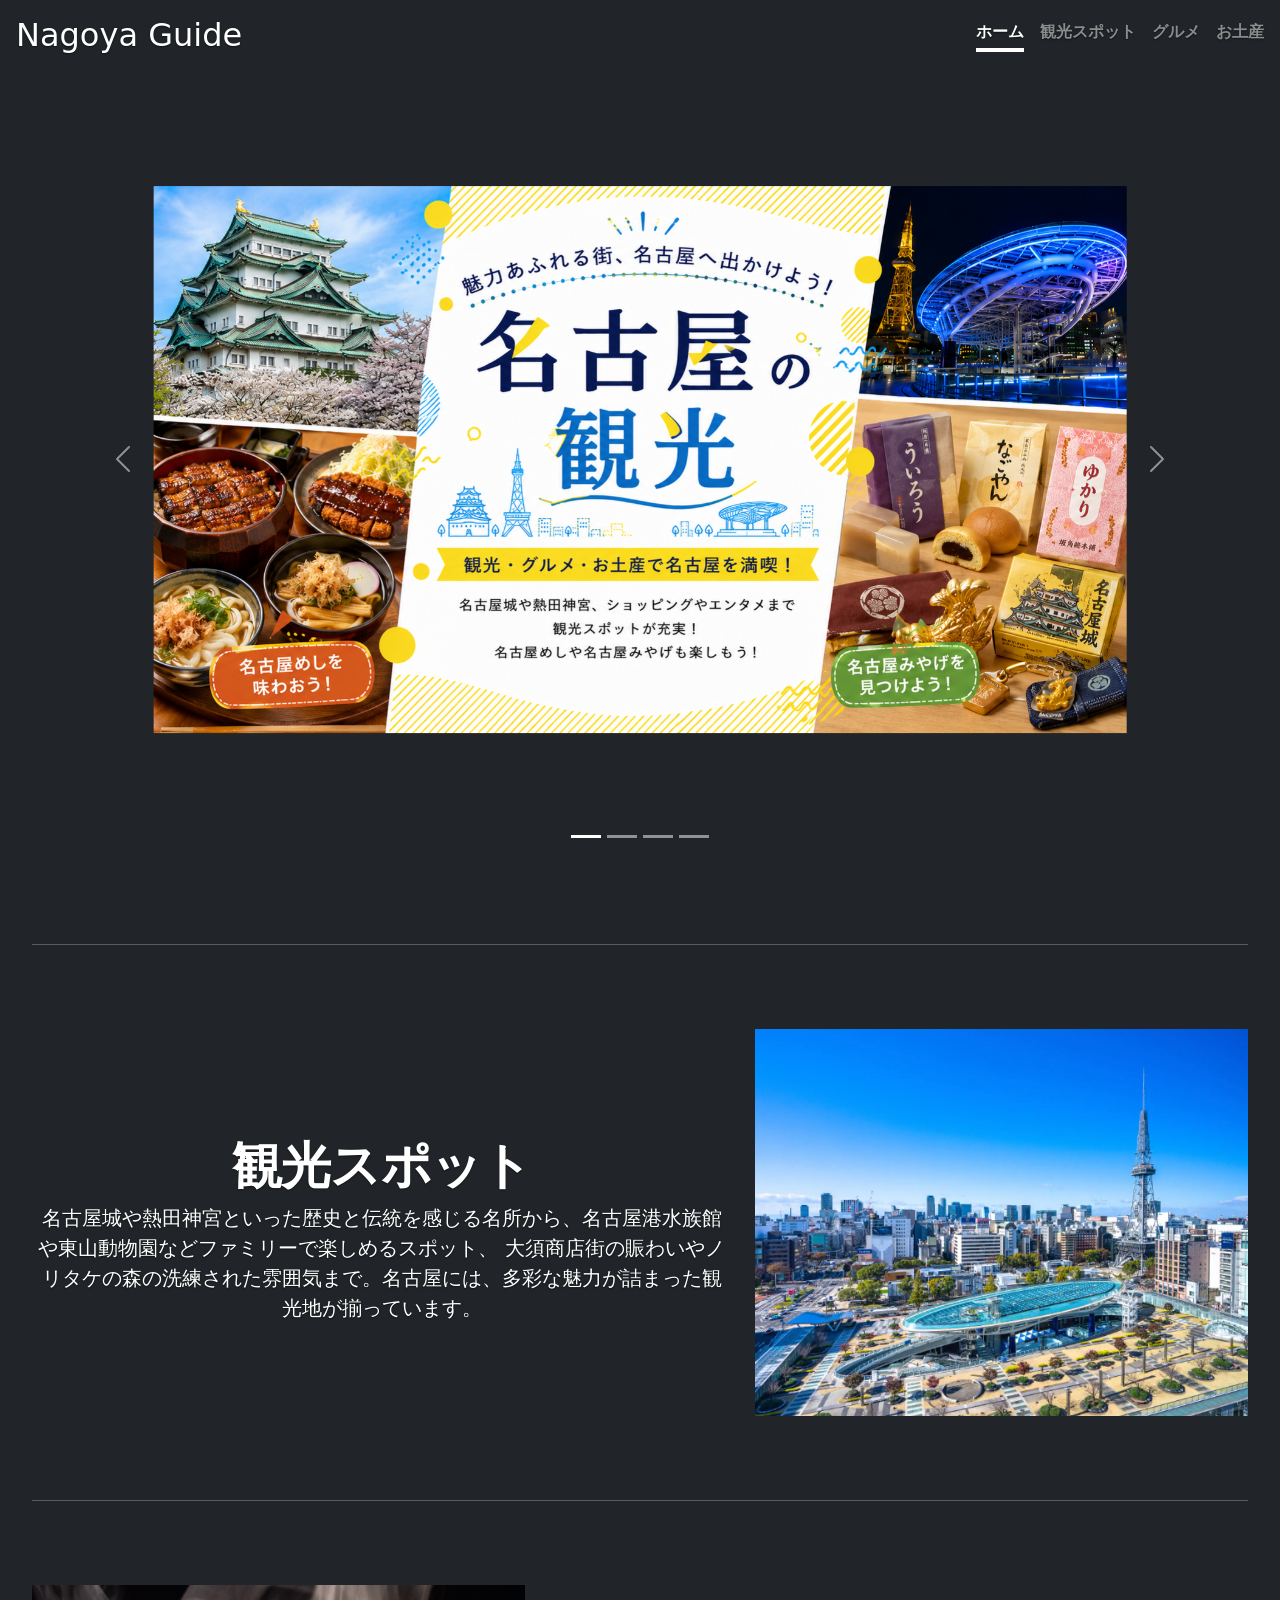
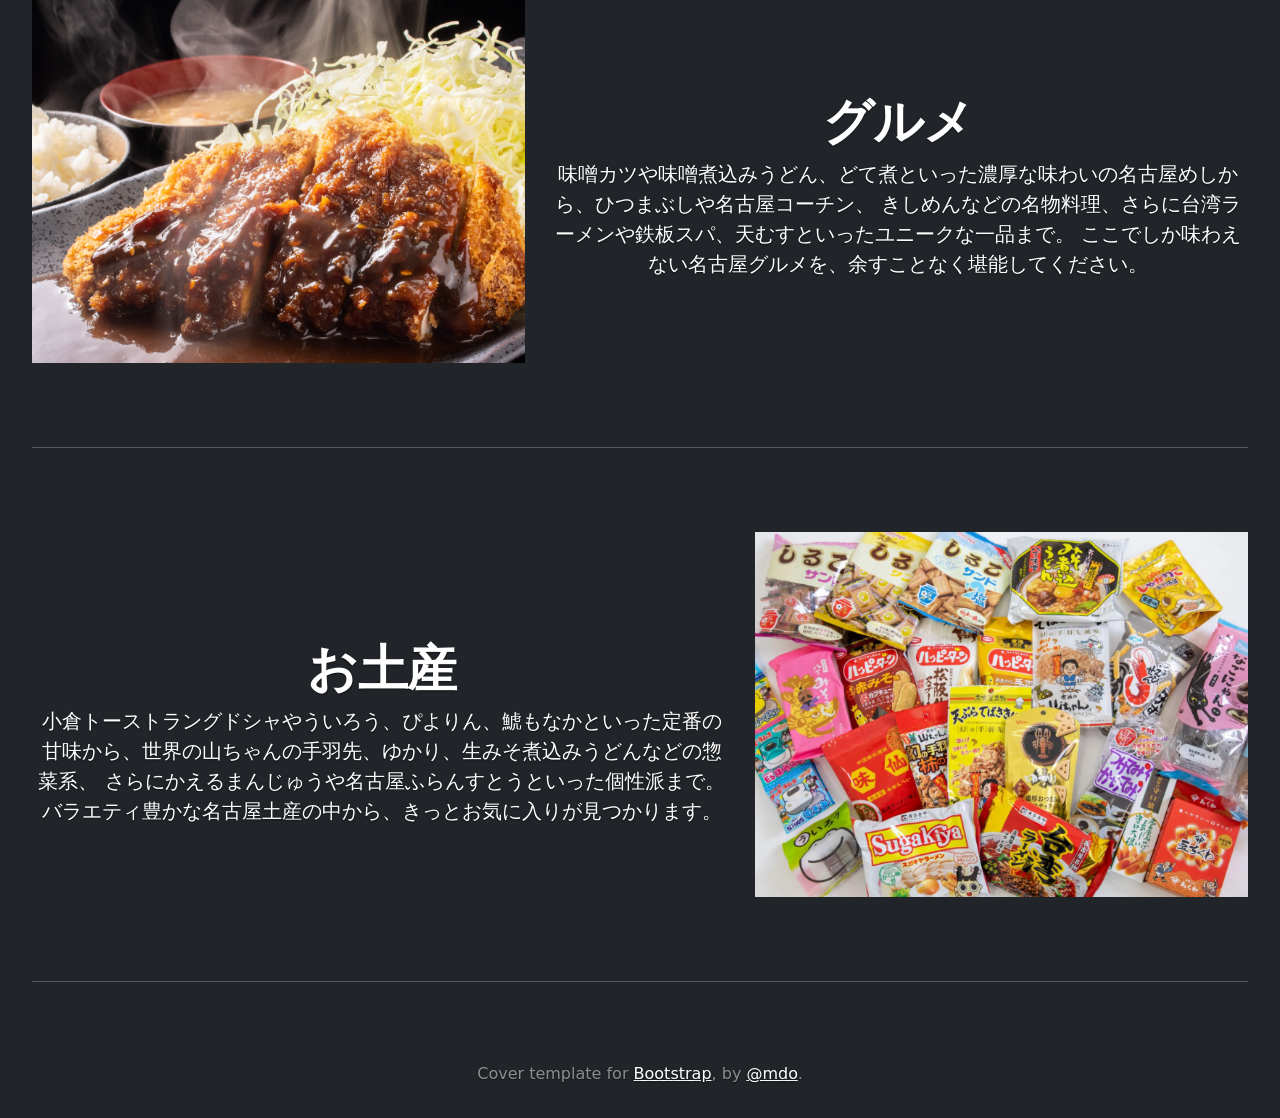
==== docs/index.html @ b6425749 "Add GitHub Pages files" ====
<!doctype html>
<html lang="ja" data-bs-theme="auto">
  <head>
    <meta charset="utf-8" />
    <meta name="viewport" content="width=device-width, initial-scale=1" />
    <meta name="description" content="" />
    <meta
      name="author"
      content="Mark Otto, Jacob Thornton, and Bootstrap contributors"
    />
    <meta name="generator" content="Astro v5.13.2" />
    <title>Nagoya Guide</title>
    <link
      rel="canonical"
      href="https://getbootstrap.com/docs/5.3/examples/cover/"
    />
    <script src="./assets/js/color-modes.js"></script>
    <link href="./assets/dist/css/bootstrap.min.css" rel="stylesheet" />
    <meta name="theme-color" content="#712cf9" />
    <link href="cover.css" rel="stylesheet" />
    <link href="carousel.css" rel="stylesheet" />
    <style>
      .bd-placeholder-img {
        font-size: 1.125rem;
        text-anchor: middle;
        -webkit-user-select: none;
        -moz-user-select: none;
        user-select: none;
      }
      @media (min-width: 768px) {
        .bd-placeholder-img-lg {
          font-size: 3.5rem;
        }
      }
      .b-example-divider {
        width: 100%;
        height: 3rem;
        background-color: #0000001a;
        border: solid rgba(0, 0, 0, 0.15);
        border-width: 1px 0;
        box-shadow:
          inset 0 0.5em 1.5em #0000001a,
          inset 0 0.125em 0.5em #00000026;
      }
      .b-example-vr {
        flex-shrink: 0;
        width: 1.5rem;
        height: 100vh;
      }
      .bi {
        vertical-align: -0.125em;
        fill: currentColor;
      }
      .nav-scroller {
        position: relative;
        z-index: 2;
        height: 2.75rem;
        overflow-y: hidden;
      }
      .nav-scroller .nav {
        display: flex;
        flex-wrap: nowrap;
        padding-bottom: 1rem;
        margin-top: -1px;
        overflow-x: auto;
        text-align: center;
        white-space: nowrap;
        -webkit-overflow-scrolling: touch;
      }
      .btn-bd-primary {
        --bd-violet-bg: #712cf9;
        --bd-violet-rgb: 112.520718, 44.062154, 249.437846;
        --bs-btn-font-weight: 600;
        --bs-btn-color: var(--bs-white);
        --bs-btn-bg: var(--bd-violet-bg);
        --bs-btn-border-color: var(--bd-violet-bg);
        --bs-btn-hover-color: var(--bs-white);
        --bs-btn-hover-bg: #6528e0;
        --bs-btn-hover-border-color: #6528e0;
        --bs-btn-focus-shadow-rgb: var(--bd-violet-rgb);
        --bs-btn-active-color: var(--bs-btn-hover-color);
        --bs-btn-active-bg: #5a23c8;
        --bs-btn-active-border-color: #5a23c8;
      }
      .bd-mode-toggle {
        z-index: 1500;
      }
      .bd-mode-toggle .bi {
        width: 1em;
        height: 1em;
      }
      .bd-mode-toggle .dropdown-menu .active .bi {
        display: block !important;
      }
      .cover-container {
        max-width: 1600px;
      }
    </style>
  </head>
  <body class="d-flex text-center text-bg-dark">
    <svg xmlns="http://www.w3.org/2000/svg" class="d-none">
      <symbol id="check2" viewBox="0 0 16 16">
        <path
          d="M13.854 3.646a.5.5 0 0 1 0 .708l-7 7a.5.5 0 0 1-.708 0l-3.5-3.5a.5.5 0 1 1 .708-.708L6.5 10.293l6.646-6.647a.5.5 0 0 1 .708 0z"
        ></path>
      </symbol>
      <symbol id="circle-half" viewBox="0 0 16 16">
        <path
          d="M8 15A7 7 0 1 0 8 1v14zm0 1A8 8 0 1 1 8 0a8 8 0 0 1 0 16z"
        ></path>
      </symbol>
      <symbol id="moon-stars-fill" viewBox="0 0 16 16">
        <path
          d="M6 .278a.768.768 0 0 1 .08.858 7.208 7.208 0 0 0-.878 3.46c0 4.021 3.278 7.277 7.318 7.277.527 0 1.04-.055 1.533-.16a.787.787 0 0 1 .81.316.733.733 0 0 1-.031.893A8.349 8.349 0 0 1 8.344 16C3.734 16 0 12.286 0 7.71 0 4.266 2.114 1.312 5.124.06A.752.752 0 0 1 6 .278z"
        ></path>
        <path
          d="M10.794 3.148a.217.217 0 0 1 .412 0l.387 1.162c.173.518.579.924 1.097 1.097l1.162.387a.217.217 0 0 1 0 .412l-1.162.387a1.734 1.734 0 0 0-1.097 1.097l-.387 1.162a.217.217 0 0 1-.412 0l-.387-1.162A1.734 1.734 0 0 0 9.31 6.593l-1.162-.387a.217.217 0 0 1 0-.412l1.162-.387a1.734 1.734 0 0 0 1.097-1.097l.387-1.162zM13.863.099a.145.145 0 0 1 .274 0l.258.774c.115.346.386.617.732.732l.774.258a.145.145 0 0 1 0 .274l-.774.258a1.156 1.156 0 0 0-.732.732l-.258.774a.145.145 0 0 1-.274 0l-.258-.774a1.156 1.156 0 0 0-.732-.732l-.774-.258a.145.145 0 0 1 0-.274l.774-.258c.346-.115.617-.386.732-.732L13.863.1z"
        ></path>
      </symbol>
      <symbol id="sun-fill" viewBox="0 0 16 16">
        <path
          d="M8 12a4 4 0 1 0 0-8 4 4 0 0 0 0 8zM8 0a.5.5 0 0 1 .5.5v2a.5.5 0 0 1-1 0v-2A.5.5 0 0 1 8 0zm0 13a.5.5 0 0 1 .5.5v2a.5.5 0 0 1-1 0v-2A.5.5 0 0 1 8 13zm8-5a.5.5 0 0 1-.5.5h-2a.5.5 0 0 1 0-1h2a.5.5 0 0 1 .5.5zM3 8a.5.5 0 0 1-.5.5h-2a.5.5 0 0 1 0-1h2A.5.5 0 0 1 3 8zm10.657-5.657a.5.5 0 0 1 0 .707l-1.414 1.415a.5.5 0 1 1-.707-.708l1.414-1.414a.5.5 0 0 1 .707 0zm-9.193 9.193a.5.5 0 0 1 0 .707L3.05 13.657a.5.5 0 0 1-.707-.707l1.414-1.414a.5.5 0 0 1 .707 0zm9.193 2.121a.5.5 0 0 1-.707 0l-1.414-1.414a.5.5 0 0 1 .707-.707l1.414 1.414a.5.5 0 0 1 0 .707zM4.464 4.465a.5.5 0 0 1-.707 0L2.343 3.05a.5.5 0 1 1 .707-.707l1.414 1.414a.5.5 0 0 1 0 .708z"
        ></path>
      </symbol>
    </svg>
    <div class="cover-container d-flex w-100 p-3 mx-auto flex-column">
      <header class="mb-auto">
        <div>
          <h2 class="float-md-start mb-0"><a class="nav-link" fw-bold href="index.html">Nagoya Guide</a></h2>
          <nav class="nav nav-masthead justify-content-center float-md-end">
            <a
              class="nav-link fw-bold py-1 px-0 active"
              aria-current="page"
              href="index.html"
              >ホーム</a
            >
            <a class="nav-link fw-bold py-1 px-0" href="tourist_sports.html">観光スポット</a>
            <a class="nav-link fw-bold py-1 px-0" href="gourmet.html">グルメ</a>
            <a class="nav-link fw-bold py-1 px-0" href="souvenir.html">お土産</a>
          </nav>
        </div>
      </header>
      <main class="px-3">
        <div id="myCarousel" class="carousel slide mb-6" data-bs-ride="carousel">
          <div class="carousel-indicators">
            <button
              type="button"
              data-bs-target="#myCarousel"
              data-bs-slide-to="0"
              class="active"
              aria-current="true"
              aria-label="Slide 1"
            ></button>
            <button
              type="button"
              data-bs-target="#myCarousel"
              data-bs-slide-to="1"
              aria-label="Slide 2"
            ></button>
            <button
              type="button"
              data-bs-target="#myCarousel"
              data-bs-slide-to="2"
              aria-label="Slide 3"
            ></button>
            <button
              type="button"
              data-bs-target="#myCarousel"
              data-bs-slide-to="3"
              aria-label="Slide 4"
            ></button>
          </div>
          <div class="carousel-inner">
            <div class="carousel-item active">
              <a class="nav-link fw-bold py-1 px-0" href="index.html">
              <img
                src="fig/ホーム/移動画面-ホーム.png"
                class="d-block"
                style="position: absolute; top: 50%; left: 50%; transform: translate(-50%, -50%); width: 80%; height: 80%; object-fit: contain;"
                alt="ホーム"
              >
              </a>
            </div>
            <div class="carousel-item">
              <a class="nav-link fw-bold py-1 px-0" href="tourist_sports.html">
              <img
                src="fig/ホーム/移動画面-観光.png"
                class="d-block"
                style="position: absolute; top: 50%; left: 50%; transform: translate(-50%, -50%); width: 80%; height: 80%; object-fit: contain;"
                alt="観光"
              >
              </a>
            </div>
            <div class="carousel-item">
              <a class="nav-link fw-bold py-1 px-0" href="gourmet.html">
              <img
                src="fig/ホーム/移動画面-グルメ.png"
                class="d-block"
                style="position: absolute; top: 50%; left: 50%; transform: translate(-50%, -50%); width: 80%; height: 80%; object-fit: contain;"
                alt="グルメ"
              >
              </a>
            </div>
            <div class="carousel-item">
              <a class="nav-link fw-bold py-1 px-0" href="souvenir.html">
              <img
                src="fig/ホーム/移動画面-お土産.png"
                class="d-block"
                style="position: absolute; top: 50%; left: 50%; transform: translate(-50%, -50%); width: 80%; height: 80%; object-fit: contain;"
                alt="お土産"
              >
              </a>
            </div>
          </div>
          <button
            class="carousel-control-prev"
            type="button"
            data-bs-target="#myCarousel"
            data-bs-slide="prev"
          >
            <span class="carousel-control-prev-icon" aria-hidden="true"></span>
            <span class="visually-hidden">Previous</span>
          </button>
          <button
            class="carousel-control-next"
            type="button"
            data-bs-target="#myCarousel"
            data-bs-slide="next"
          >
            <span class="carousel-control-next-icon" aria-hidden="true"></span>
            <span class="visually-hidden">Next</span>
          </button>
        </div>        
        <hr class="featurette-divider" />
        <div class="row featurette">
          <div class="col-md-7">
            <h2 class="featurette-heading fw-normal lh-1">
              <a class="nav-link fw-bold py-1 px-0" href="tourist_sports.html">
              観光スポット
              </a>
            </h2>
            <p class="lead">
              名古屋城や熱田神宮といった歴史と伝統を感じる名所から、名古屋港水族館や東山動物園などファミリーで楽しめるスポット、
              大須商店街の賑わいやノリタケの森の洗練された雰囲気まで。名古屋には、多彩な魅力が詰まった観光地が揃っています。
            </p>
          </div>
          <div class="col-md-5">
            <a class="nav-link fw-bold py-1 px-0" href="tourist_sports.html">
            <img
              src="fig/ホーム/観光.png"
              class="featurette-image img-fluid mx-auto"
              alt="観光"
              width="500"
              height="500"
            >
            </a>
          </div>
        </div>
        <hr class="featurette-divider" />
        <div class="row featurette">
          <div class="col-md-7 order-md-2">
            <h2 class="featurette-heading fw-normal lh-1">
              <a class="nav-link fw-bold py-1 px-0" href="gourmet.html">
              グルメ
              </a>
            </h2>
            <p class="lead">
              味噌カツや味噌煮込みうどん、どて煮といった濃厚な味わいの名古屋めしから、ひつまぶしや名古屋コーチン、
              きしめんなどの名物料理、さらに台湾ラーメンや鉄板スパ、天むすといったユニークな一品まで。
              ここでしか味わえない名古屋グルメを、余すことなく堪能してください。
            </p>
          </div>
          <div class="col-md-5 order-md-1">
            <a class="nav-link fw-bold py-1 px-0" href="gourmet.html">
            <img
              src="fig/ホーム/グルメ.png"
              class="featurette-image img-fluid mx-auto"
              alt="グルメ"
              width="500"
              height="500"
            >
            </a>
          </div>
        </div>
        <hr class="featurette-divider" />
        <div class="row featurette">
          <div class="col-md-7">
            <h2 class="featurette-heading fw-normal lh-1">
              <a class="nav-link fw-bold py-1 px-0" href="souvenir.html">
              お土産
              </a>
            </h2>
            <p class="lead">
              小倉トーストラングドシャやういろう、ぴよりん、鯱もなかといった定番の甘味から、世界の山ちゃんの手羽先、ゆかり、生みそ煮込みうどんなどの惣菜系、
              さらにかえるまんじゅうや名古屋ふらんすとうといった個性派まで。バラエティ豊かな名古屋土産の中から、きっとお気に入りが見つかります。
            </p>
          </div>
          <div class="col-md-5">
            <a class="nav-link fw-bold py-1 px-0" href="souvenir.html">
            <img
              src="fig/ホーム/お土産.png"
              class="featurette-image img-fluid mx-auto"
              alt="お土産"
              width="500"
              height="500"
            >
            </a>
          </div>
        </div>
        <hr class="featurette-divider" />
      </main>
      <footer class="mt-auto text-white-50">
        <p>
          Cover template for
          <a href="https://getbootstrap.com/" class="text-white">Bootstrap</a>,
          by <a href="https://x.com/mdo" class="text-white">@mdo</a>.
        </p>
      </footer>
    </div>
    <script
      src="./assets/dist/js/bootstrap.bundle.min.js"
      class="astro-vvvwv3sm"
    ></script>
  </body>
</html>
---- docs/cover.css ----
/*
 * Globals
 */


/* Custom default button */
.btn-light,
.btn-light:hover,
.btn-light:focus {
  color: #333;
  text-shadow: none; /* Prevent inheritance from `body` */
}


/*
 * Base structure
 */

body {
  text-shadow: 0 .05rem .1rem rgba(0, 0, 0, .5);
  box-shadow: none;
}

.cover-container {
  max-width: 42em;
}


/*
 * Header
 */

.nav-masthead .nav-link {
  color: rgba(255, 255, 255, .5);
  border-bottom: .25rem solid transparent;
}

.nav-masthead .nav-link:hover,
.nav-masthead .nav-link:focus {
  border-bottom-color: rgba(255, 255, 255, .25);
}

.nav-masthead .nav-link + .nav-link {
  margin-left: 1rem;
}

.nav-masthead .active {
  color: #fff;
  border-bottom-color: #fff;
}
---- docs/carousel.css ----
/* GLOBAL STYLES
-------------------------------------------------- */
/* Padding below the footer and lighter body text */

body {
  color: rgb(var(--bs-tertiary-color-rgb));
}


/* CUSTOMIZE THE CAROUSEL
-------------------------------------------------- */

/* Carousel base class */
.carousel {
  margin-bottom: 4rem;
}
/* Since positioning the image, we need to help out the caption */
.carousel-caption {
  top: 50%;
  bottom: auto;
  transform: translateY(-50%);
  z-index: 10;
}

/* Declare heights because of positioning of img element */
.carousel-item {
  height: 90vh;
}


/* MARKETING CONTENT
-------------------------------------------------- */

/* Center align the text within the three columns below the carousel */
.marketing .col-lg-4 {
  margin-bottom: 1.5rem;
  text-align: center;
}
/* rtl:begin:ignore */
.marketing .col-lg-4 p {
  margin-right: .75rem;
  margin-left: .75rem;
}
/* rtl:end:ignore */


/* Featurettes
------------------------- */

.featurette-divider {
  margin: 5rem 0; /* Space out the Bootstrap <hr> more */
}

/* Thin out the marketing headings */
/* rtl:begin:remove */
.featurette-heading {
  letter-spacing: -.05rem;
}

/* rtl:end:remove */

/* RESPONSIVE CSS
-------------------------------------------------- */

@media (min-width: 40em) {
  /* Bump up size of carousel content */
  .carousel-caption p {
    margin-bottom: 1.25rem;
    font-size: 1.25rem;
    line-height: 1.4;
  }

  .featurette-heading {
    font-size: 50px;
  }
}

@media (min-width: 62em) {
  .featurette-heading {
    margin-top: 7rem;
  }
}
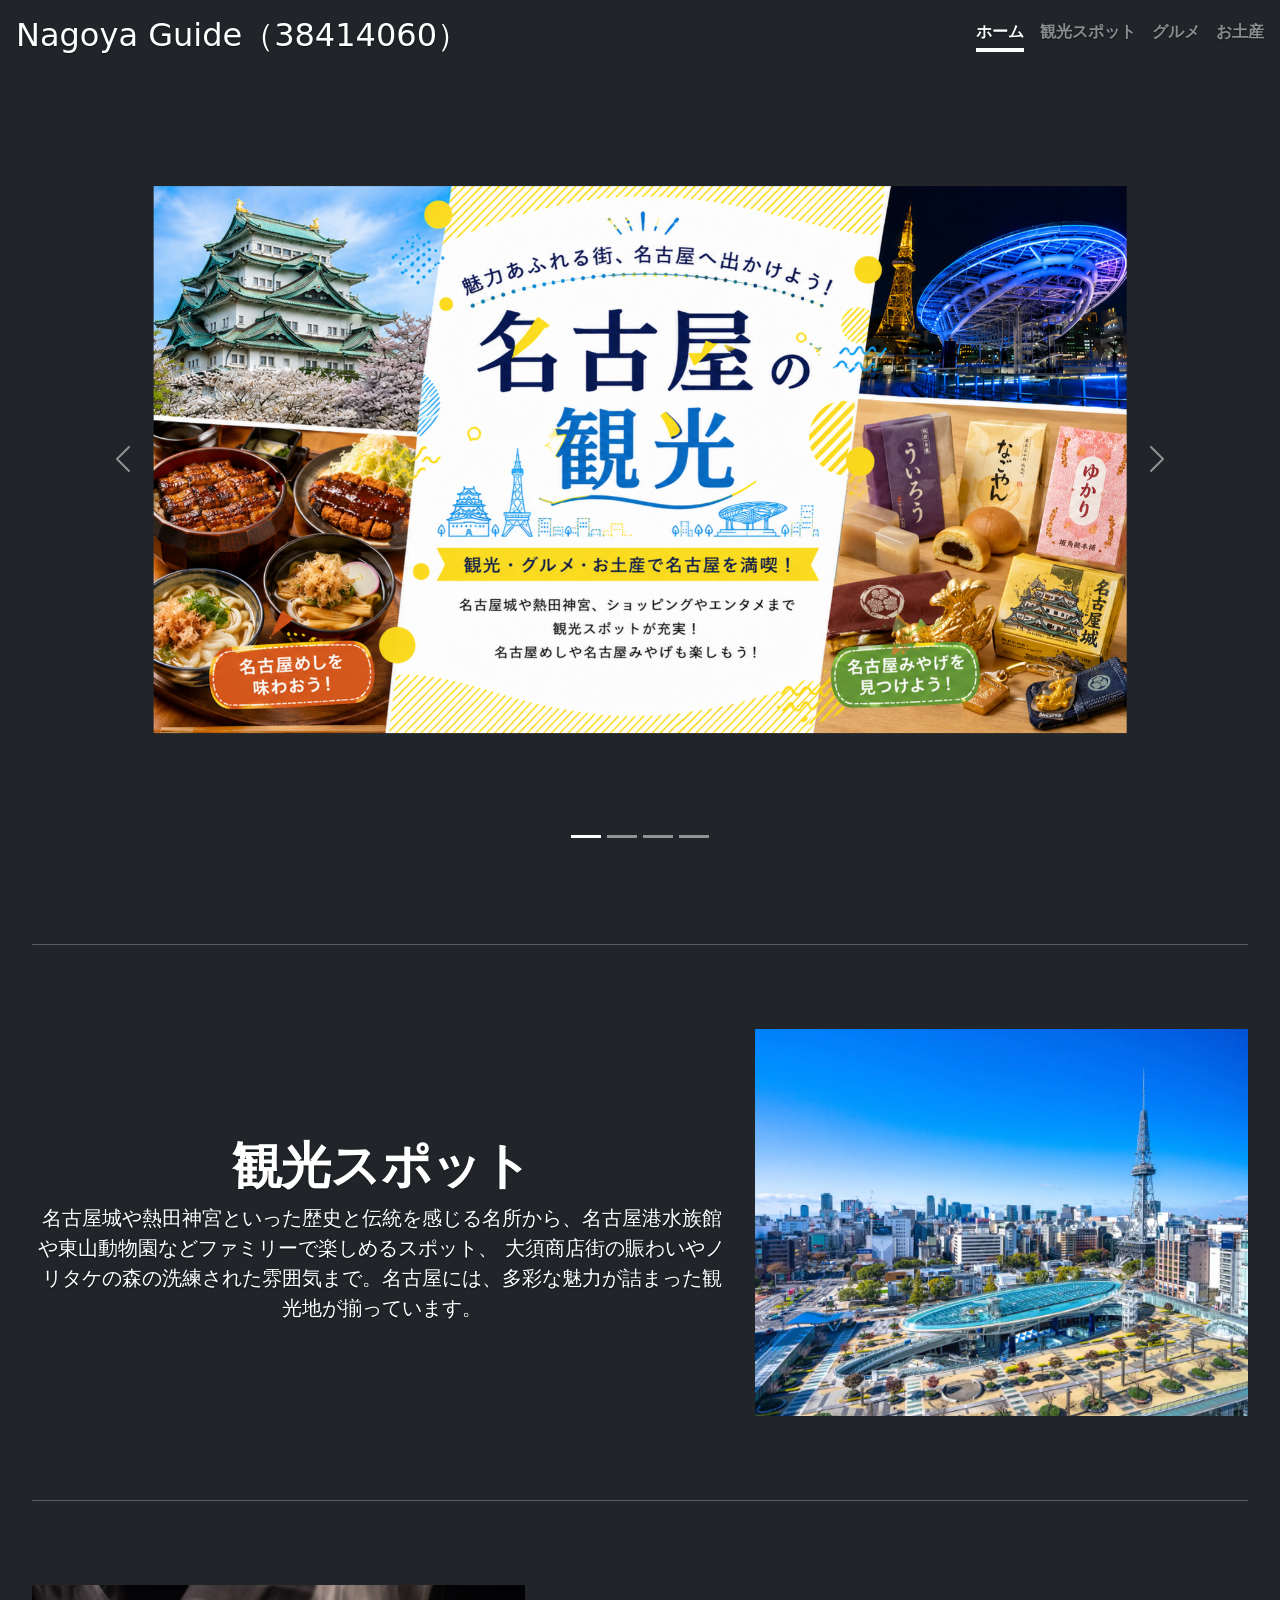
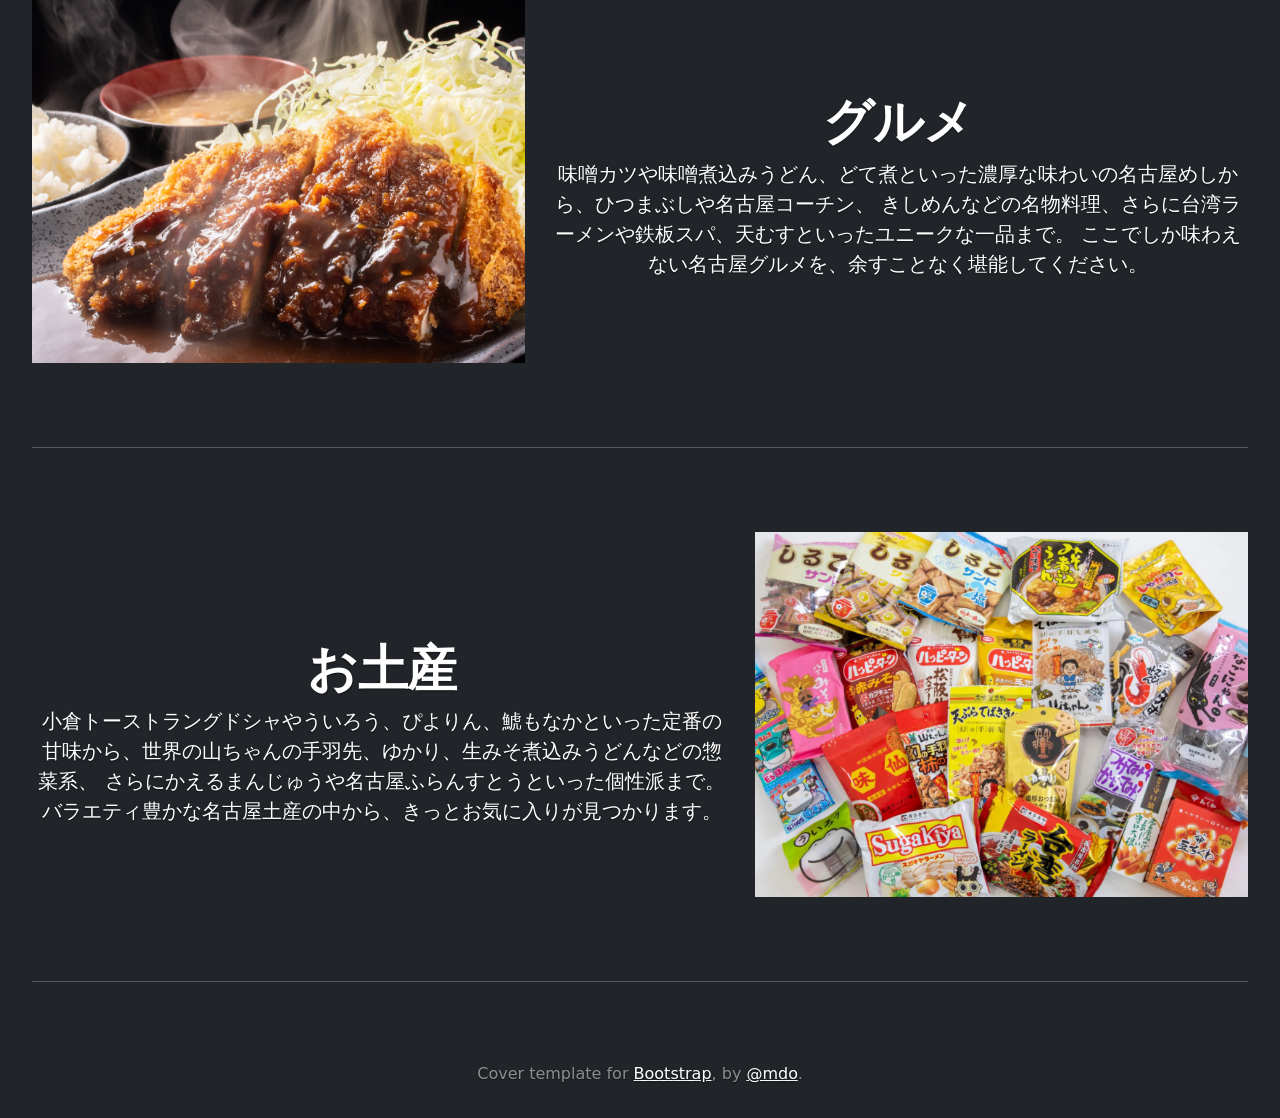
==== commit cca374a3: "Update index.html" ====
--- a/docs/index.html
+++ b/docs/index.html
@@ -126,7 +126,7 @@
     <div class="cover-container d-flex w-100 p-3 mx-auto flex-column">
       <header class="mb-auto">
         <div>
-          <h2 class="float-md-start mb-0"><a class="nav-link" fw-bold href="index.html">Nagoya Guide</a></h2>
+          <h2 class="float-md-start mb-0"><a class="nav-link" fw-bold href="index.html">Nagoya Guide（38414060）</a></h2>
           <nav class="nav nav-masthead justify-content-center float-md-end">
             <a
               class="nav-link fw-bold py-1 px-0 active"
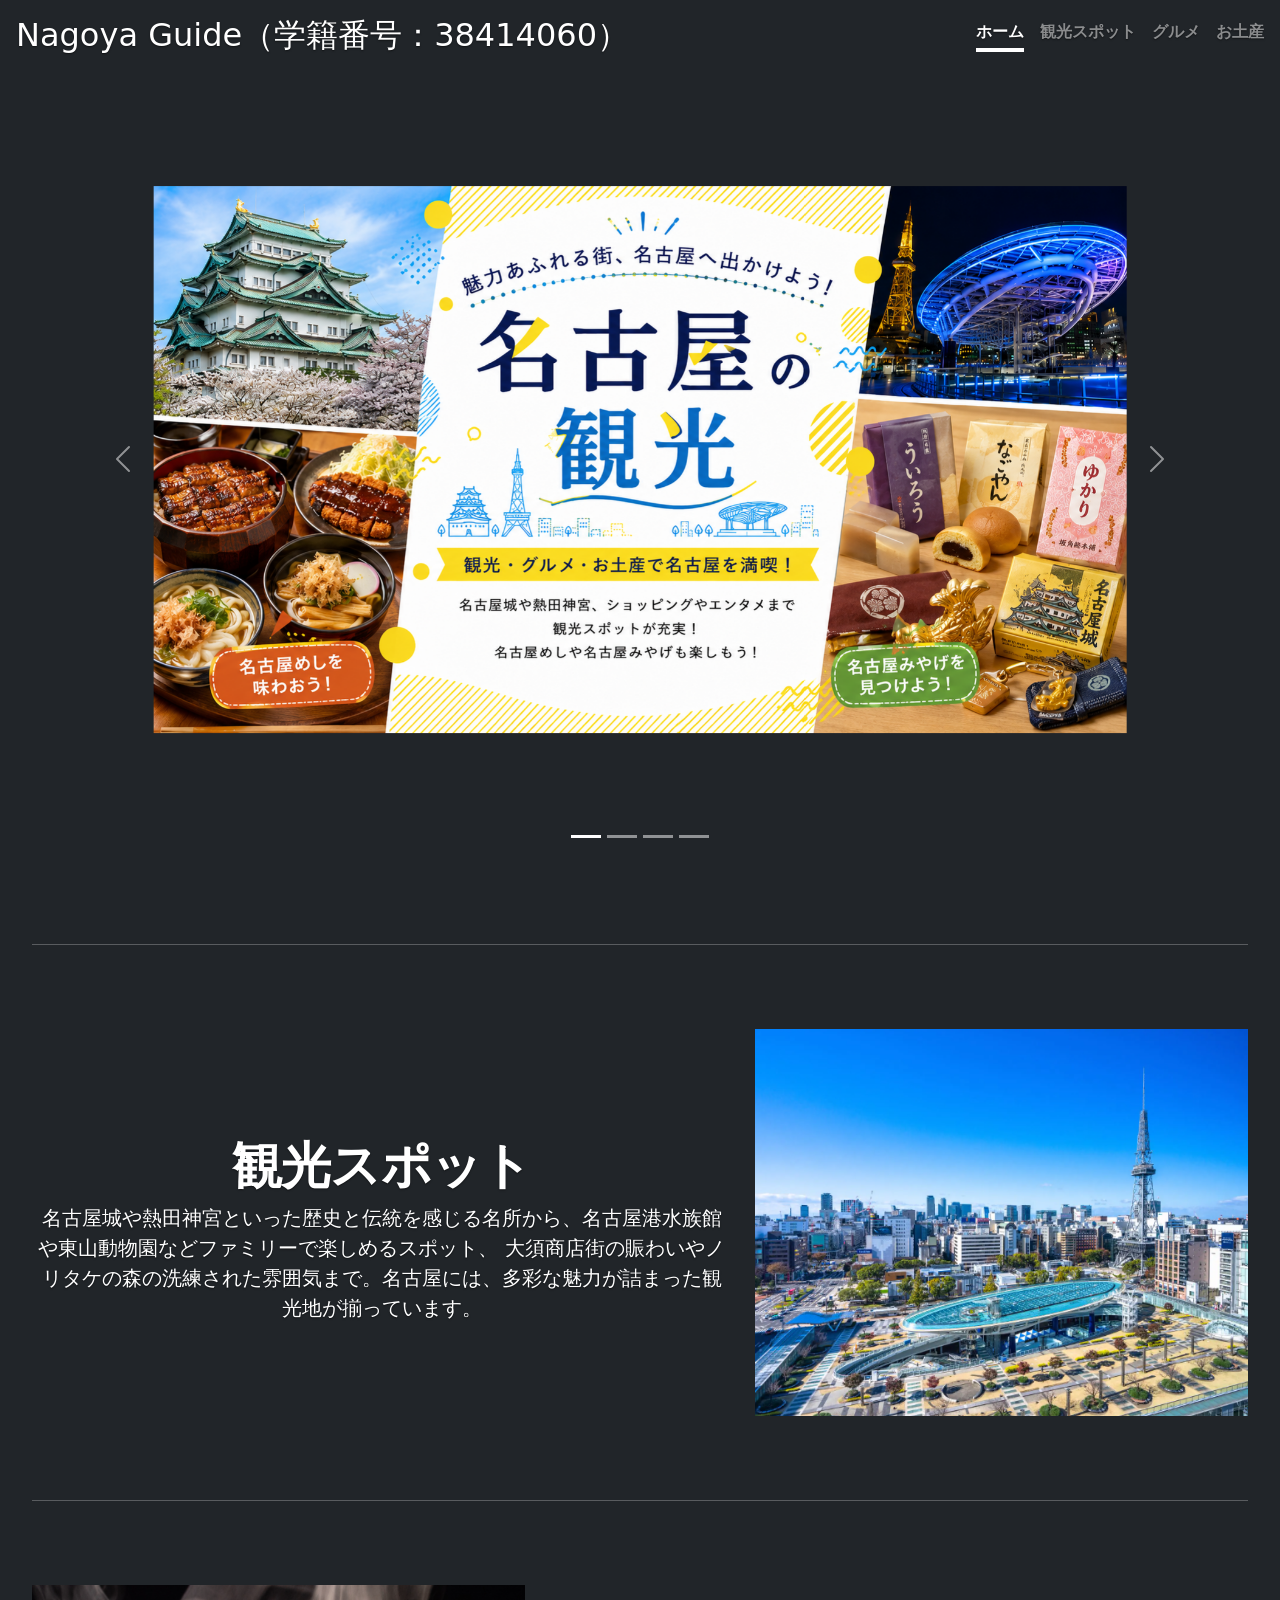
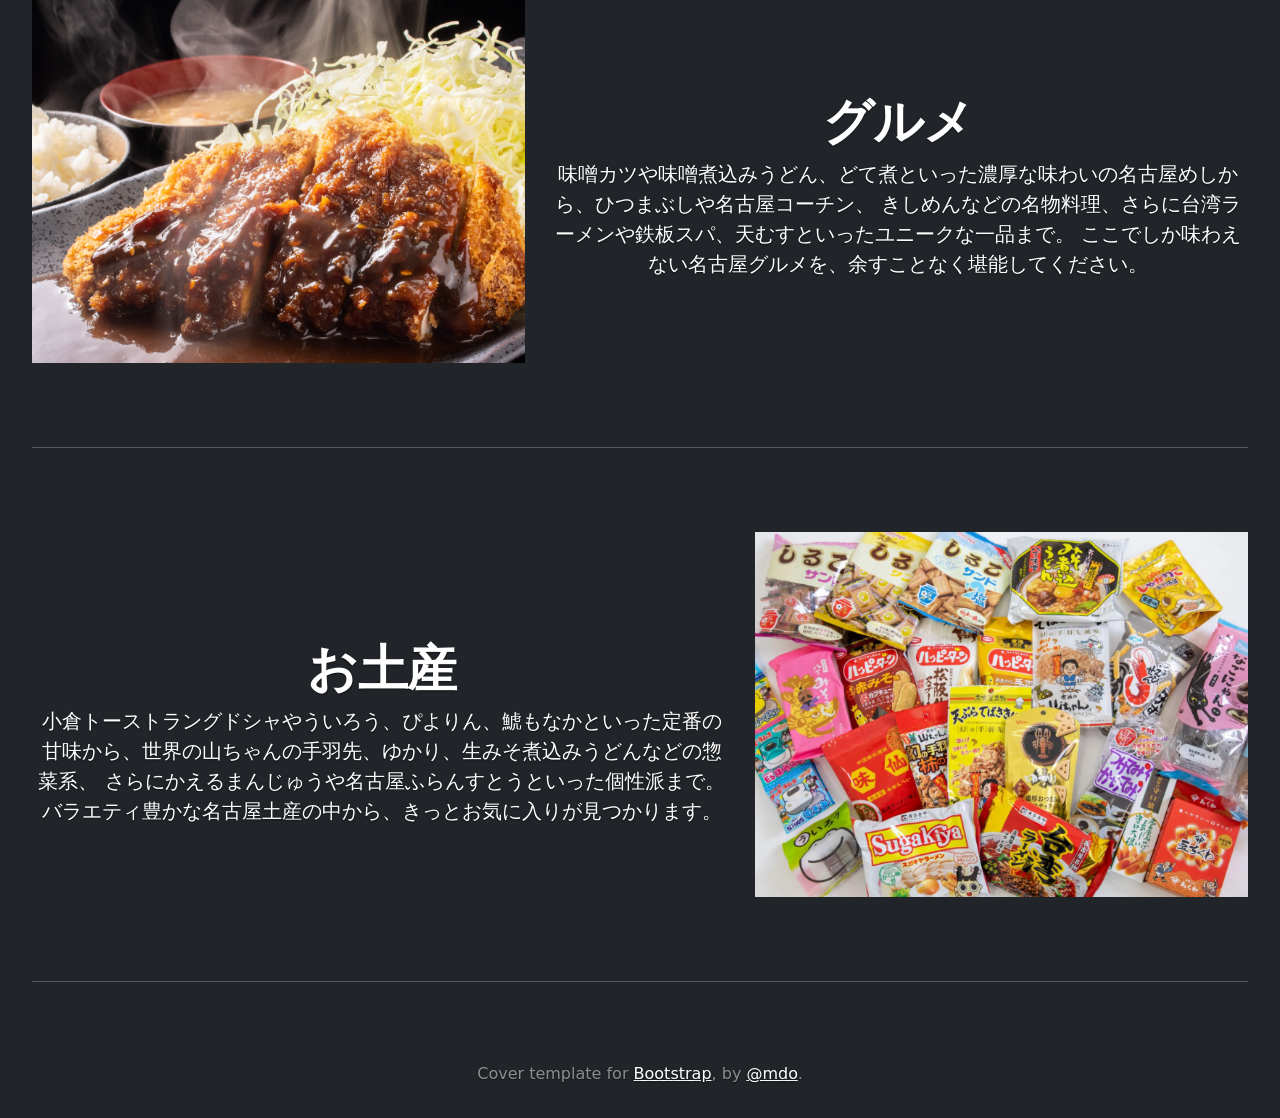
==== commit 974f0770: "Add GitHub Pages files" ====
--- a/docs/index.html
+++ b/docs/index.html
@@ -126,7 +126,7 @@
     <div class="cover-container d-flex w-100 p-3 mx-auto flex-column">
       <header class="mb-auto">
         <div>
-          <h2 class="float-md-start mb-0"><a class="nav-link" fw-bold href="index.html">Nagoya Guide（38414060）</a></h2>
+          <h2 class="float-md-start mb-0"><a class="nav-link" fw-bold href="index.html">Nagoya Guide（学籍番号：38414060）</a></h2>
           <nav class="nav nav-masthead justify-content-center float-md-end">
             <a
               class="nav-link fw-bold py-1 px-0 active"
